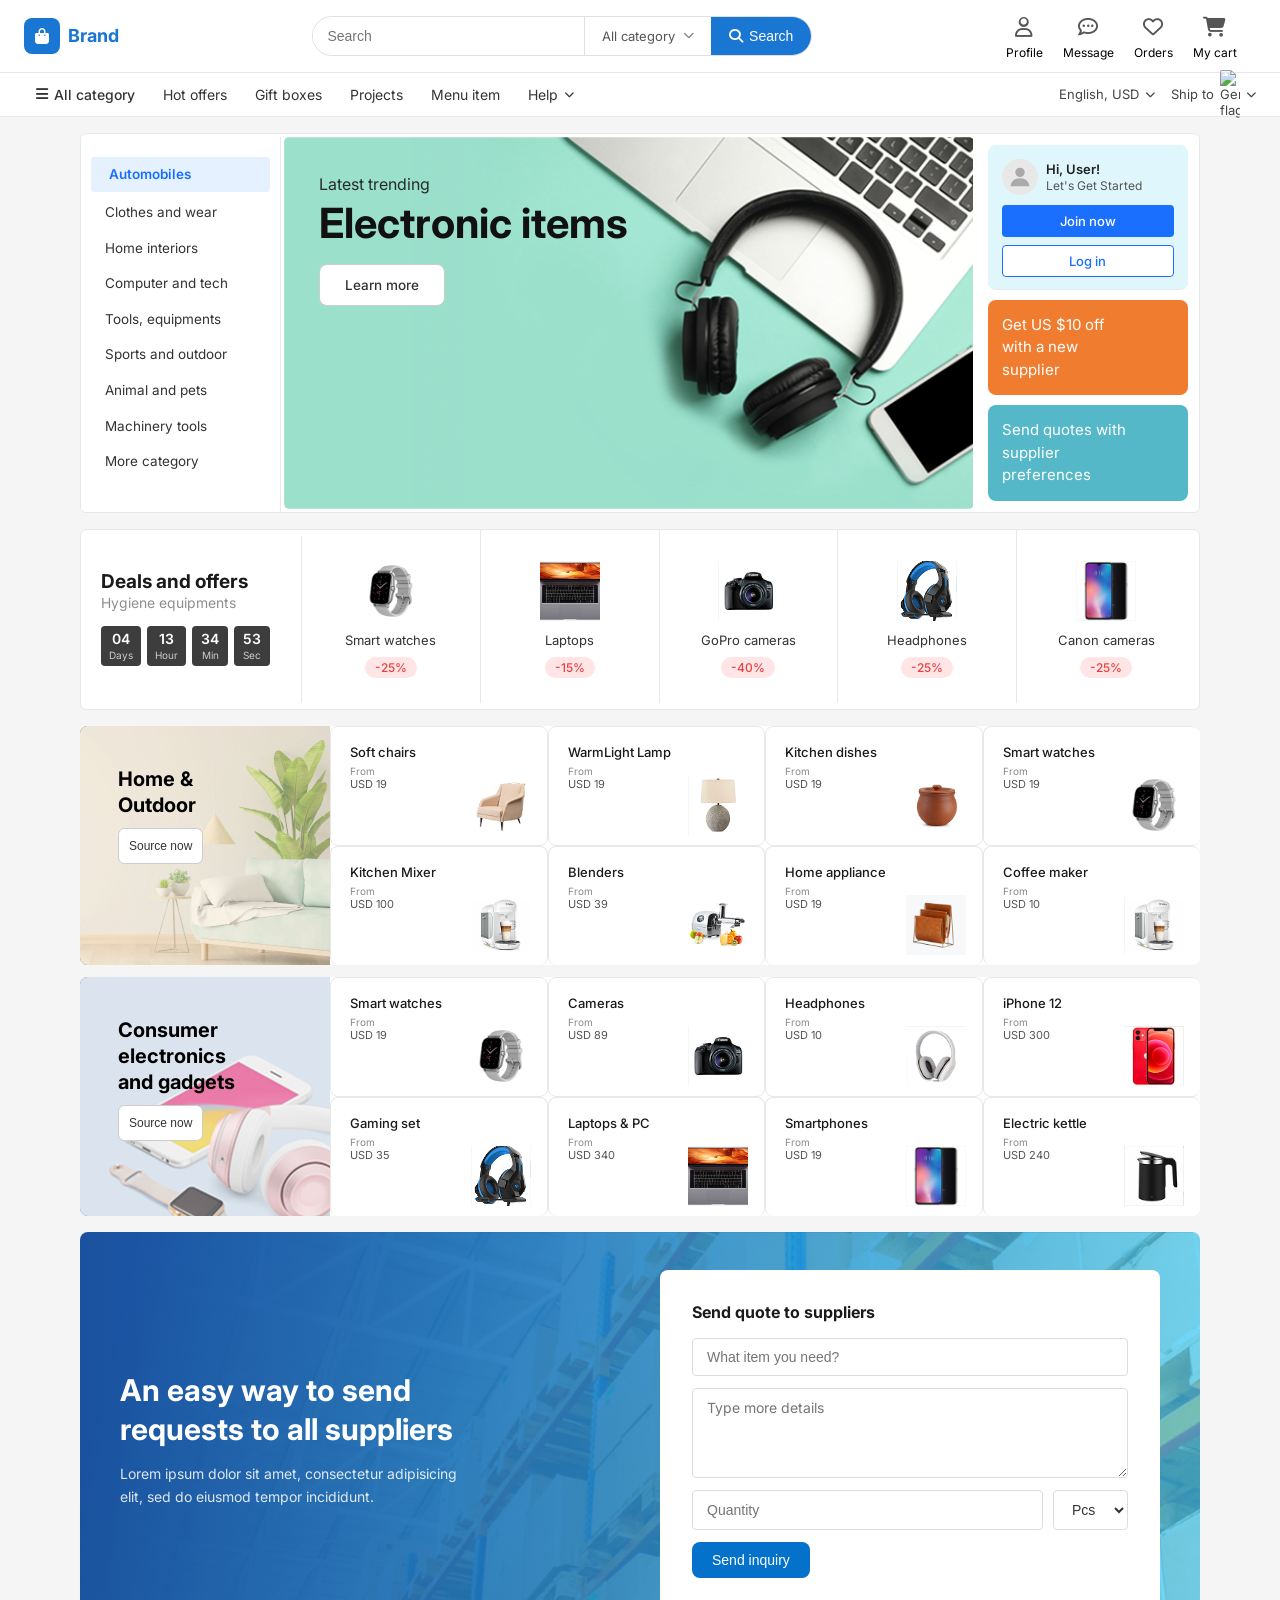
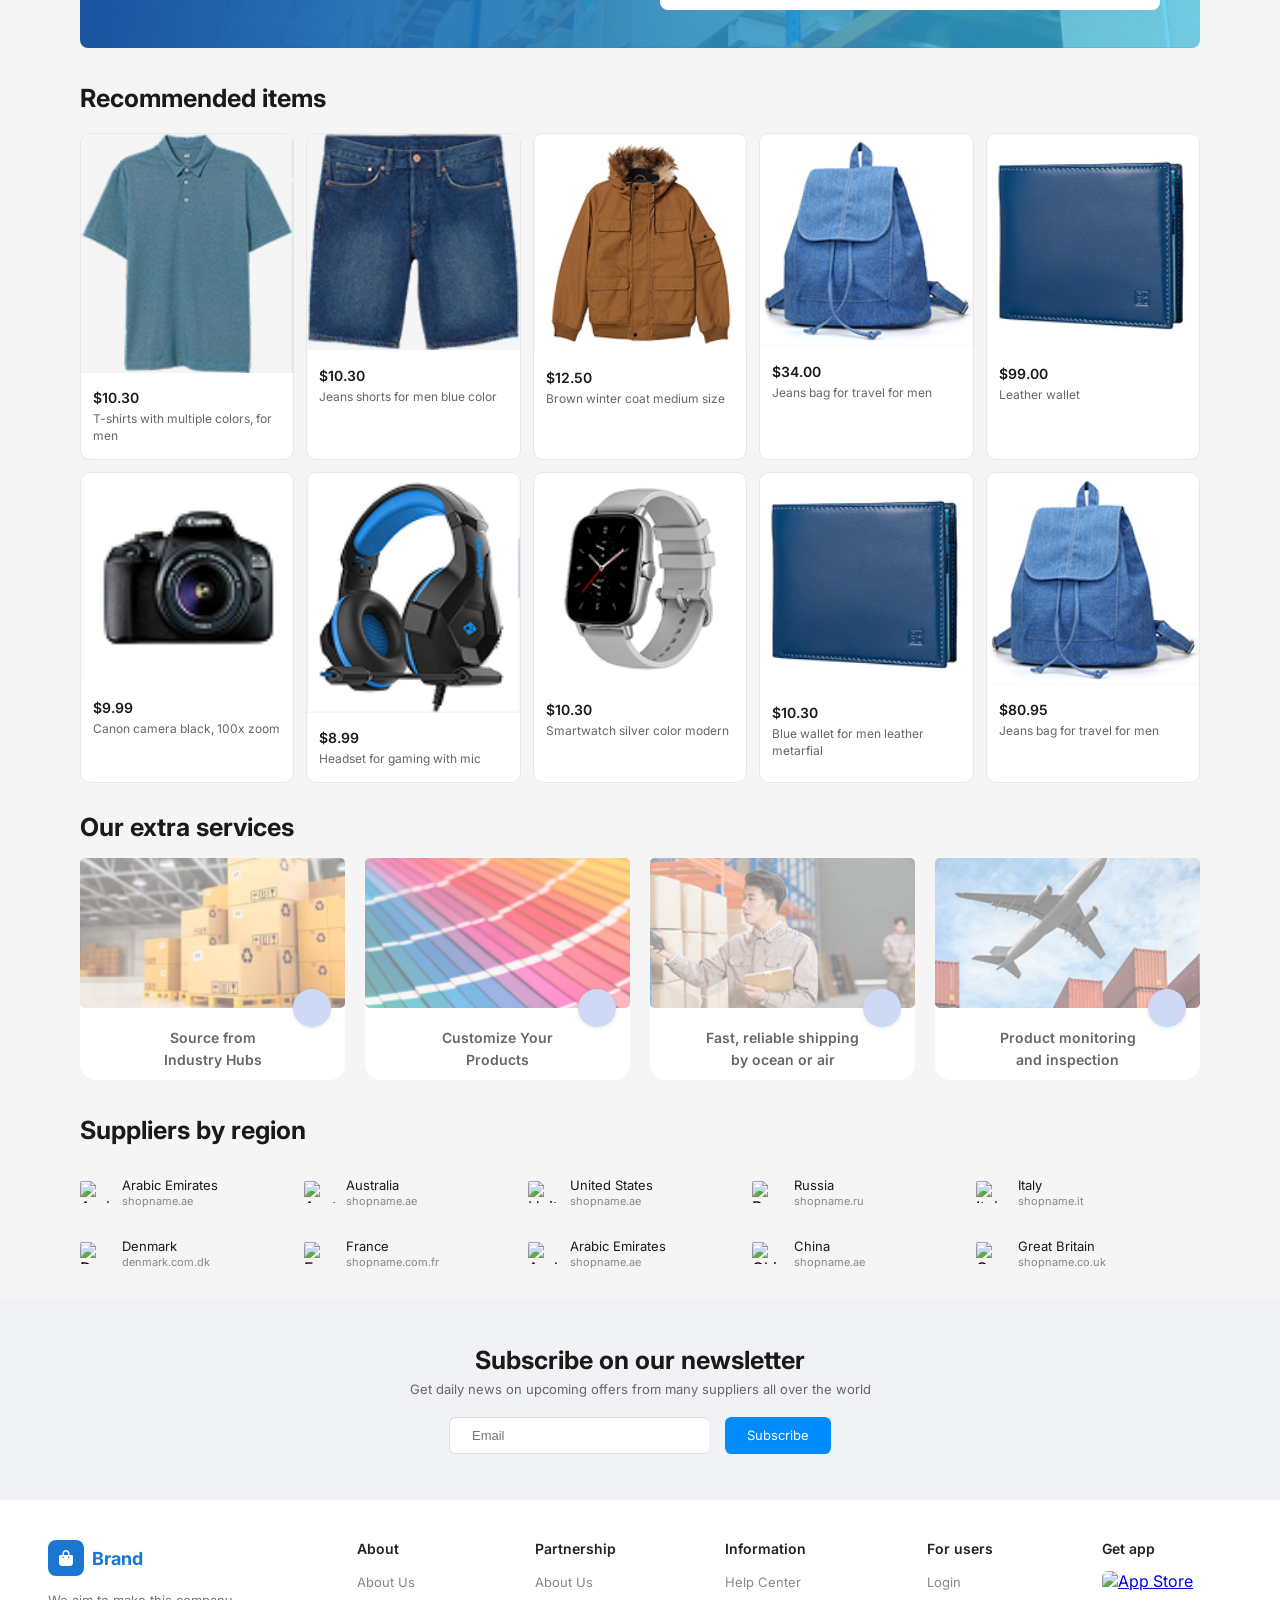
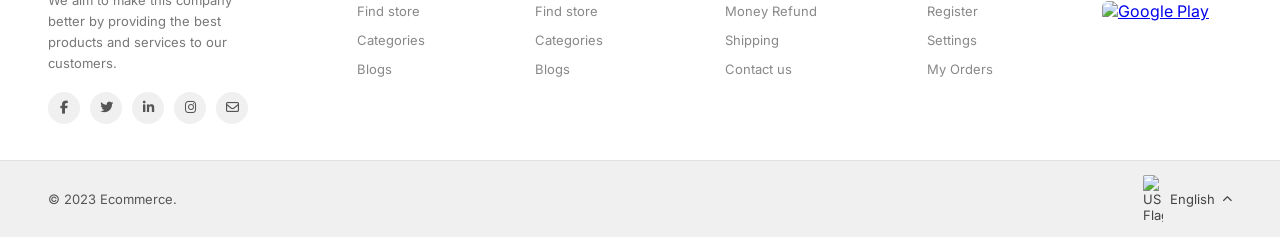
==== index.html @ baea0623 "changed name from "main.html" to "index.html"" ====
<!DOCTYPE html>
<html lang="en">
<head>
    <meta charset="UTF-8" />
    <meta name="viewport" content="width=device-width, initial-scale=1.0"/>
    <title>Brand</title>
    <link rel="stylesheet" href="https://cdnjs.cloudflare.com/ajax/libs/font-awesome/6.5.0/css/all.min.css"/>
    <link rel="preconnect" href="https://fonts.googleapis.com" />
    <link rel="preconnect" href="https://fonts.gstatic.com" crossorigin />
    <link href="https://fonts.googleapis.com/css2?family=Inter:ital,opsz,wght@0,14..32,100..900;1,14..32,100..900&family=Manrope:wght@200..800&family=Outfit:wght@100..900&family=Playfair:ital,opsz,wght@0,5..1200,300..900;1,5..1200,300..900&display=swap" rel="stylesheet"/>
    <link rel="stylesheet" href="style.css" />
    <script src="https://unpkg.com/lucide@latest"></script>
</head>
<body>

  <!-- ── TOP NAVBAR CODE ── -->
  <nav class="navbar-top">
    <div class="nav-left">
      <div class="brand">
        <div class="brand-icon">
          <i class="fa-solid fa-bag-shopping"></i>
        </div>
        <span class="brand-name">Brand</span>
      </div>
    </div>

    <div class="nav-center">
      <div class="search-bar">
        <input type="text" placeholder="Search" />
        <div class="category-select">
          <span id="selected-category">All category</span>
          <i class="fa-solid fa-chevron-down"></i>
          <div class="category-dropdown-menu">
            <a href="#" data-category="All category">All category</a>
            <a href="#" data-category="Automobiles">Automobiles</a>
            <a href="#" data-category="Clothes and wear">Clothes and wear</a>
            <a href="#" data-category="Home interiors">Home interiors</a>
            <a href="#" data-category="Computer and tech">Computer and tech</a>
            <a href="#" data-category="Tools, equipments">Tools, equipments</a>
            <a href="#" data-category="Sports and outdoor">Sports and outdoor</a>
            <a href="#" data-category="Animal and pets">Animal and pets</a>
            <a href="#" data-category="Machinery tools">Machinery tools</a>
            <a href="#" data-category="More category">More category</a>
          </div>
        </div>
        <button class="search-btn">
          <i class="fa-solid fa-magnifying-glass"></i> Search
        </button>
      </div>
    </div>

    <div class="nav-right">
      <div class="nav-icon">
        <i class="fa-regular fa-user"></i>
        <span>Profile</span>
      </div>
      <div class="nav-icon">
        <i class="fa-regular fa-comment-dots"></i>
        <span>Message</span>
      </div>
      <div class="nav-icon">
        <i class="fa-regular fa-heart"></i>
        <span>Orders</span>
      </div>
      <div class="nav-icon">
        <i class="fa-solid fa-cart-shopping"></i>
        <span>My cart</span>
      </div>
    </div>
  </nav>

  <!-- ── BOTTOM NAVBAR CODE ── -->
  <nav class="navbar-bottom">
    <div class="nav-bottom-left">
      <a href="#" class="nav-link all-cat">
        <i class="fa-solid fa-bars"></i> All category
      </a>
      <a href="#" class="nav-link">Hot offers</a>
      <a href="#" class="nav-link">Gift boxes</a>
      <a href="#" class="nav-link">Projects</a>
      <a href="#" class="nav-link">Menu item</a>
      <div class="dropdown">
        <a href="#" class="nav-link dropdown-toggle">
          Help <i class="fa-solid fa-chevron-down small-icon"></i>
        </a>
        <div class="dropdown-menu">
          <a href="#">FAQ</a>
          <a href="#">Contact Us</a>
          <a href="#">Support</a>
        </div>
      </div>
    </div>

    <div class="nav-bottom-right">
      <div class="lang-select">
        <span>English, USD</span>
        <i class="fa-solid fa-chevron-down small-icon"></i>
      </div>
      <div class="ship-select">
        <span>Ship to</span>
        <img src="https://flagcdn.com/w20/de.png" alt="Germany flag" />
        <i class="fa-solid fa-chevron-down small-icon"></i>
      </div>
    </div>
  </nav>
  <!-- ── MAIN SECTION CODE ── -->
  <section class="hero-section">
 
    <!-- Left: Category Sidebar -->
    <aside class="category-sidebar">
      <ul class="category-list">
        <li class="category-item active">Automobiles</li>
        <li class="category-item">Clothes and wear</li>
        <li class="category-item">Home interiors</li>
        <li class="category-item">Computer and tech</li>
        <li class="category-item">Tools, equipments</li>
        <li class="category-item">Sports and outdoor</li>
        <li class="category-item">Animal and pets</li>
        <li class="category-item">Machinery tools</li>
        <li class="category-item">More category</li>
      </ul>
    </aside>
 
    <!-- Center: Banner -->
    <div class="banner">
      <div class="banner-text">
        <p class="banner-subtitle">Latest trending</p>
        <h1 class="banner-title">Electronic items</h1>
        <button class="btn-learn-more">Learn more</button>
      </div>
      <img src="assets/Image/backgrounds/banner-board-image.png" alt="Electronic items" class="banner-image" />
    </div>
 
    <!-- Right: Auth + Promo Cards -->
    <aside class="right-panel">
      <div class="auth-card">
        <div class="auth-user">
          <div class="avatar">
            <svg width="28" height="28" viewBox="0 0 24 24" fill="none" xmlns="http://www.w3.org/2000/svg">
              <circle cx="12" cy="8" r="4" fill="#aaa"/>
              <path d="M4 20c0-4 3.58-7 8-7s8 3 8 7" fill="#aaa"/>
            </svg>
          </div>
          <div class="auth-text">
            <span class="auth-hi">Hi, User!</span>
            <span class="auth-sub">Let's Get Started</span>
          </div>
        </div>
        <button class="btn-join">Join now</button>
        <button class="btn-login">Log in</button>
      </div>
 
      <div class="promo-card orange">
        <p>Get US $10 off<br/>with a new<br/>supplier</p>
      </div>
 
      <div class="promo-card teal">
        <p>Send quotes with<br/>supplier<br/>preferences</p>
      </div>
    </aside>
 
  </section>

  <section class="deals-section">
 
    <!-- Left: Title + Countdown -->
    <div class="deals-info">
      <h2 class="deals-title">Deals and offers</h2>
      <p class="deals-subtitle">Hygiene equipments</p>
      <div class="countdown" id="countdown">
        <div class="countdown-block">
          <span class="count-num" id="days">04</span>
          <span class="count-label">Days</span>
        </div>
        <div class="countdown-block">
          <span class="count-num" id="hours">13</span>
          <span class="count-label">Hour</span>
        </div>
        <div class="countdown-block">
          <span class="count-num" id="minutes">34</span>
          <span class="count-label">Min</span>
        </div>
        <div class="countdown-block">
          <span class="count-num" id="seconds">56</span>
          <span class="count-label">Sec</span>
        </div>
      </div>
    </div>
 
    <!-- Divider -->
    <div class="deals-divider"></div>
 
    <!-- Right: Product Cards -->
    <div class="deals-cards">
 
      <div class="deal-card">
        <div class="card-img-wrap">
          <img src="assets/Image/tech/8.png" alt="Smart watches" />
        </div>
        <p class="card-name">Smart watches</p>
        <span class="card-discount">-25%</span>
      </div>
 
      <div class="deal-card">
        <div class="card-img-wrap">
          <img src="assets/Image/tech/image 34.png" alt="Laptops" />
        </div>
        <p class="card-name">Laptops</p>
        <span class="card-discount">-15%</span>
      </div>
 
      <div class="deal-card">
        <div class="card-img-wrap">
          <img src="assets/Image/tech/6.png" alt="GoPro cameras" />
        </div>
        <p class="card-name">GoPro cameras</p>
        <span class="card-discount">-40%</span>
      </div>
 
      <div class="deal-card">
        <div class="card-img-wrap">
          <img src="assets/Image/tech/image 29.png" alt="Headphones" />
        </div>
        <p class="card-name">Headphones</p>
        <span class="card-discount">-25%</span>
      </div>
 
      <div class="deal-card">
        <div class="card-img-wrap">
          <img src="assets/Image/tech/image 23.png" alt="Canon cameras" />
        </div>
        <p class="card-name">Canon cameras</p>
        <span class="card-discount">-25%</span>
      </div>
 
    </div>
 
  </section>
 
  <!-- ===== HOME AND OUTDOOR ===== -->
  <div class="section-wrapper">
 
    <div class="section-banner home">
      <div class="banner-img-placeholder"><img src="assets/Image/backgrounds/Group 969.png" alt="Home and outdoor" /></div>
      <div class="banner-text">
        <h2>Home & Outdoor</h2>
        <button class="source-btn">Source now</button>
      </div>
    </div>
 
    <div class="product-grid">
 
      <div class="product-card">
        <div class="card-top">
          <div class="card-info">
            <h4>Soft chairs</h4>
            <div class="price"><span>From</span> USD 19</div>
          </div>
          <div class="card-img-wrap">
            <img src="assets/Image/interior/1.png" alt="Soft chairs"/>
          </div>
        </div>
      </div>
 
      <div class="product-card">
        <div class="card-top">
          <div class="card-info">
            <h4>WarmLight Lamp</h4>
            <div class="price"><span>From</span> USD 19</div>
          </div>
          <div class="card-img-wrap"><img src="assets/Image/interior/6.png"/></div>
        </div>
      </div>
 
      <div class="product-card">
        <div class="card-top">
          <div class="card-info">
            <h4>Kitchen dishes</h4>
            <div class="price"><span>From</span> USD 19</div>
          </div>
          <div class="card-img-wrap"><img src="assets/Image/interior/3.png"/></div>
        </div>
      </div>
 
      <div class="product-card">
        <div class="card-top">
          <div class="card-info">
            <h4>Smart watches</h4>
            <div class="price"><span>From</span> USD 19</div>
          </div>
          <div class="card-img-wrap"><img src="assets/Image/tech/8.png" alt="Smart watches"/></div>
        </div>
      </div>
 
      <div class="product-card">
        <div class="card-top">
          <div class="card-info">
            <h4>Kitchen Mixer</h4>
            <div class="price"><span>From</span> USD 100</div>
          </div>
          <div class="card-img-wrap"><img src="assets/Image/interior/8.png"/></div>
        </div>
      </div>
 
      <div class="product-card">
        <div class="card-top">
          <div class="card-info">
            <h4>Blenders</h4>
            <div class="price"><span>From</span> USD 39</div>
          </div>
          <div class="card-img-wrap"><img src="assets/Image/interior/9.png"/></div>
        </div>
      </div>
 
      <div class="product-card">
        <div class="card-top">
          <div class="card-info">
            <h4>Home appliance</h4>
            <div class="price"><span>From</span> USD 19</div>
          </div>
          <div class="card-img-wrap"><img src="assets/Image/interior/7.png"/></div>
        </div>
      </div>
 
      <div class="product-card">
        <div class="card-top">
          <div class="card-info">
            <h4>Coffee maker</h4>
            <div class="price"><span>From</span> USD 10</div>
          </div>
          <div class="card-img-wrap"><img src="assets/Image/interior/8.png"/></div>
        </div>
      </div>
 
    </div>
  </div>
 
  <!-- ===== CONSUMER ELECTRONICS ===== -->
  <div class="section-wrapper">
 
    <div class="section-banner electronics">
      <div class="banner-img-placeholder"><img src="assets/Image/backgrounds/image 98.png" alt="Banner image"></div>
 
      <div class="banner-text">
        <h2>Consumer electronics and gadgets</h2>
        <button class="source-btn">Source now</button>
      </div>
    </div>
 
    <div class="product-grid">
 
      <div class="product-card">
        <div class="card-top">
          <div class="card-info">
            <h4>Smart watches</h4>
            <div class="price"><span>From</span> USD 19</div>
          </div>
          <div class="card-img-wrap">
            <img src="assets/Image/tech/8.png" alt="Smart watches"/>
          </div>
        </div>
      </div>
 
      <div class="product-card">
        <div class="card-top">
          <div class="card-info">
            <h4>Cameras</h4>
            <div class="price"><span>From</span> USD 89</div>
          </div>
          <div class="card-img-wrap">
            <img src="assets/Image/tech/6.png" alt="Cameras"/>
          </div>
        </div>
      </div>
 
      <div class="product-card">
        <div class="card-top">
          <div class="card-info">
            <h4>Headphones</h4>
            <div class="price"><span>From</span> USD 10</div>
          </div>
          <div class="card-img-wrap">
            <img src="assets/Image/tech/image 86.png" alt="Headphones"/>
          </div>
        </div>
      </div>
 
      <div class="product-card">
        <div class="card-top">
          <div class="card-info">
            <h4>iPhone 12</h4>
            <div class="price"><span>From</span> USD 300</div>
          </div>
          <div class="card-img-wrap">
            <img src="assets/Image/tech/image 33.png" alt="">
          </div>
        </div>
      </div>
 
      <div class="product-card">
        <div class="card-top">
          <div class="card-info">
            <h4>Gaming set</h4>
            <div class="price"><span>From</span> USD 35</div>
          </div>
          <div class="card-img-wrap">
            <img src="assets/Image/tech/image 29.png" alt="">
          </div>
        </div>
      </div>
 
      <div class="product-card">
        <div class="card-top">
          <div class="card-info">
            <h4>Laptops &amp; PC</h4>
            <div class="price"><span>From</span> USD 340</div>
          </div>
          <div class="card-img-wrap">
            <img src="assets/Image/tech/image 34.png" alt="Laptops & PC"/>
          </div>
        </div>
      </div>
 
      <div class="product-card">
        <div class="card-top">
          <div class="card-info">
            <h4>Smartphones</h4>
            <div class="price"><span>From</span> USD 19</div>
          </div>
          <div class="card-img-wrap">
            <img src="assets/Image/tech/image 23.png" alt="">
          </div>
        </div>
      </div>
 
      <div class="product-card">
        <div class="card-top">
          <div class="card-info">
            <h4>Electric kettle</h4>
            <div class="price"><span>From</span> USD 240</div>
          </div>
          <div class="card-img-wrap">
            <img src="assets/Image/tech/image 85.png" alt="">
          </div>
        </div>
      </div>
 
    </div>
  </div>
 
  <section class="quote-section">
  <div class="quote-left">
    <h2>An easy way to send requests to all suppliers</h2>
    <p>Lorem ipsum dolor sit amet, consectetur adipisicing elit, sed do eiusmod tempor incididunt.</p>
  </div>

  <div class="quote-card">
    <h3>Send quote to suppliers</h3>
    <input type="text" class="quote-input" placeholder="What item you need?" />
    <textarea class="quote-textarea" placeholder="Type more details"></textarea>
    <div class="quote-row">
      <input type="number" class="quote-input quantity" placeholder="Quantity" />
      <select class="quote-select">
        <option>Pcs</option>
        <option>Kg</option>
        <option>Box</option>
      </select>
    </div>
    <button class="quote-btn">Send inquiry</button>
  </div>
</section>

<section class="recommended-section">
  <h2 class="recommended-title">Recommended items</h2>

  <div class="recommended-grid">

    <div class="item-card">
      <div class="item-img">
        <img src="assets/Layout/alibaba/Image/cloth/Bitmap.png" alt="">
      </div>
      <div class="item-info">
        <p class="item-price">$10.30</p>
        <p class="item-name">T-shirts with multiple colors, for men</p>
      </div>
    </div>

    <div class="item-card">
      <div class="item-img">
        <img src="assets/Layout/alibaba/Image/cloth/Bitmap (2).png" alt="">
      </div>
      <div class="item-info">
        <p class="item-price">$10.30</p>
        <p class="item-name">Jeans shorts for men blue color</p>
      </div>
    </div>

    <div class="item-card">
      <div class="item-img"><img src="assets/Layout/alibaba/Image/cloth/2 1.png" alt=""></div>
      <div class="item-info">
        <p class="item-price">$12.50</p>
        <p class="item-name">Brown winter coat medium size</p>
      </div>
    </div>

    <div class="item-card">
      <div class="item-img">
        <img src="assets/Layout/alibaba/Image/cloth/image 26.png" alt="">
      </div>
      <div class="item-info">
        <p class="item-price">$34.00</p>
        <p class="item-name">Jeans bag for travel for men</p>
      </div>
    </div>

    <div class="item-card">
      <div class="item-img">
        <img src="assets/Layout/alibaba/Image/cloth/image 24.png" alt="">
      </div>
      <div class="item-info">
        <p class="item-price">$99.00</p>
        <p class="item-name">Leather wallet</p>
      </div>
    </div>

    <div class="item-card">
      <div class="item-img">
        <img src="assets/Image/tech/6.png" alt="">
      </div>
      <div class="item-info">
        <p class="item-price">$9.99</p>
        <p class="item-name">Canon camera black, 100x zoom</p>
      </div>
    </div>

    <div class="item-card">
      <div class="item-img">
        <img src="assets/Image/tech/image 29.png" alt="">
      </div>
      <div class="item-info">
        <p class="item-price">$8.99</p>
        <p class="item-name">Headset for gaming with mic</p>
      </div>
    </div>

    <div class="item-card">
      <div class="item-img">
        <img src="assets/Image/tech/8.png" alt="">
      </div>
      <div class="item-info">
        <p class="item-price">$10.30</p>
        <p class="item-name">Smartwatch silver color modern</p>
      </div>
    </div>

    <div class="item-card">
      <div class="item-img">
        <img src="assets/Layout/alibaba/Image/cloth/image 24.png" alt="">
      </div>
      <div class="item-info">
        <p class="item-price">$10.30</p>
        <p class="item-name">Blue wallet for men leather metarfial</p>
      </div>
    </div>

    <div class="item-card">
      <div class="item-img">
        <img src="assets/Layout/alibaba/Image/cloth/image 26.png" alt="">
      </div>
      <div class="item-info">
        <p class="item-price">$80.95</p>
        <p class="item-name">Jeans bag for travel for men</p>
      </div>
    </div>

  </div>
</section>

<section class="extra-services">
  <h2 class="services-title">Our extra services</h2>

  <div class="services-grid">

    <div class="service-card">
      <div class="service-img-wrap">
        <img src="assets/Image/backgrounds/services04.png" alt="Source from Industry Hubs">
      </div>
      <div class="service-icon">
        <i data-lucide="search"></i>
      </div>
      <p class="service-name">Source from<br>Industry Hubs</p>
    </div>

    <div class="service-card">
      <div class="service-img-wrap">
        <img src="assets/Image/backgrounds/services03.png" alt="Customize Your Products">
      </div>
      <div class="service-icon">
        <i data-lucide="layout"></i>
      </div>
      <p class="service-name">Customize Your<br>Products</p>
    </div>

    <div class="service-card">
      <div class="service-img-wrap">
        <img src="assets/Image/backgrounds/services02.png" alt="Fast reliable shipping">
      </div>
      <div class="service-icon">
        <i data-lucide="send"></i>
      </div>
      <p class="service-name">Fast, reliable shipping<br>by ocean or air</p>
    </div>

    <div class="service-card">
      <div class="service-img-wrap">
        <img src="assets/Image/backgrounds/services01.png" alt="Product monitoring">
      </div>
      <div class="service-icon">
        <i data-lucide="shield-check"></i>
      </div>
      <p class="service-name">Product monitoring<br>and inspection</p>
    </div>

  </div>
</section>

<!-- =============== Code for Supplier Section ===================-->
<section class="suppliers-section">
  <h2 class="suppliers-title">Suppliers by region</h2>
  
  <div class="suppliers-grid">
    
    <div class="supplier-item">
      <img src="https://flagcdn.com/w40/ae.png" alt="Arabic Emirates">
      <div class="supplier-info">
        <p class="supplier-country">Arabic Emirates</p>
        <p class="supplier-url">shopname.ae</p>
      </div>
    </div>
    
    <div class="supplier-item">
      <img src="https://flagcdn.com/w40/au.png" alt="Australia">
      <div class="supplier-info">
        <p class="supplier-country">Australia</p>
        <p class="supplier-url">shopname.ae</p>
      </div>
    </div>

    <div class="supplier-item">
      <img src="https://flagcdn.com/w40/us.png" alt="United States">
      <div class="supplier-info">
        <p class="supplier-country">United States</p>
        <p class="supplier-url">shopname.ae</p>
      </div>
    </div>
    
    <div class="supplier-item">
      <img src="https://flagcdn.com/w40/ru.png" alt="Russia">
      <div class="supplier-info">
        <p class="supplier-country">Russia</p>
        <p class="supplier-url">shopname.ru</p>
      </div>
    </div>

    <div class="supplier-item">
      <img src="https://flagcdn.com/w40/it.png" alt="Italy">
      <div class="supplier-info">
        <p class="supplier-country">Italy</p>
        <p class="supplier-url">shopname.it</p>
      </div>
    </div>

    <div class="supplier-item">
      <img src="https://flagcdn.com/w40/dk.png" alt="Denmark">
      <div class="supplier-info">
        <p class="supplier-country">Denmark</p>
        <p class="supplier-url">denmark.com.dk</p>
      </div>
    </div>
    
    <div class="supplier-item">
      <img src="https://flagcdn.com/w40/fr.png" alt="France">
      <div class="supplier-info">
        <p class="supplier-country">France</p>
        <p class="supplier-url">shopname.com.fr</p>
      </div>
    </div>
    
    <div class="supplier-item">
      <img src="https://flagcdn.com/w40/ae.png" alt="Arabic Emirates">
      <div class="supplier-info">
        <p class="supplier-country">Arabic Emirates</p>
        <p class="supplier-url">shopname.ae</p>
      </div>
    </div>

    <div class="supplier-item">
      <img src="https://flagcdn.com/w40/cn.png" alt="China">
      <div class="supplier-info">
        <p class="supplier-country">China</p>
        <p class="supplier-url">shopname.ae</p>
      </div>
    </div>

    <div class="supplier-item">
      <img src="https://flagcdn.com/w40/gb.png" alt="Great Britain">
      <div class="supplier-info">
        <p class="supplier-country">Great Britain</p>
        <p class="supplier-url">shopname.co.uk</p>
      </div>
    </div>

  </div>
</section>

<!-- =============== Code for Newsletter Section ===================-->
<section class="newsletter-section">
  <h3 class="newsletter-title">Subscribe on our newsletter</h3>
  <p class="newsletter-desc">Get daily news on upcoming offers from many suppliers all over the world</p>
  <div class="newsletter-form">
    <div class="newsletter-input-wrap">
      <i data-lucide="mail"></i>
      <input type="email" placeholder="Email">
    </div>
    <button class="newsletter-btn">Subscribe</button>
  </div>
</section>

<script>lucide.createIcons();</script>
<script>lucide.createIcons();</script>
<!-- ── FOOTER CODE ── -->
  <footer>
    <div class="footer-top-border"></div>

    <div class="footer-main">

      <div class="footer-brand">
        <div class="brand">
          <div class="brand-icon">
            <i class="fa-solid fa-bag-shopping"></i>
          </div>
          <span class="brand-name">Brand</span>
        </div>
        <p class="brand-desc">
          We aim to make this company better by providing the best products and services to our customers.
        </p>
        <div class="social-icons">
          <a href="#"><i class="fa-brands fa-facebook-f"></i></a>
          <a href="#"><i class="fa-brands fa-twitter"></i></a>
          <a href="#"><i class="fa-brands fa-linkedin-in"></i></a>
          <a href="#"><i class="fa-brands fa-instagram"></i></a>
          <a href="#"><i class="fa-regular fa-envelope"></i></a>
        </div>
      </div>

      <div class="footer-col">
        <h4>About</h4>
        <ul>
          <li><a href="#">About Us</a></li>
          <li><a href="#">Find store</a></li>
          <li><a href="#">Categories</a></li>
          <li><a href="#">Blogs</a></li>
        </ul>
      </div>

      <div class="footer-col">
        <h4>Partnership</h4>
        <ul>
          <li><a href="#">About Us</a></li>
          <li><a href="#">Find store</a></li>
          <li><a href="#">Categories</a></li>
          <li><a href="#">Blogs</a></li>
        </ul>
      </div>

      <div class="footer-col">
        <h4>Information</h4>
        <ul>
          <li><a href="#">Help Center</a></li>
          <li><a href="#">Money Refund</a></li>
          <li><a href="#">Shipping</a></li>
          <li><a href="#">Contact us</a></li>
        </ul>
      </div>

      <div class="footer-col">
        <h4>For users</h4>
        <ul>
          <li><a href="#">Login</a></li>
          <li><a href="#">Register</a></li>
          <li><a href="#">Settings</a></li>
          <li><a href="#">My Orders</a></li>
        </ul>
      </div>

      <div class="footer-col get-app">
        <h4>Get app</h4>
        <a href="#" class="app-btn">
          <img src="https://upload.wikimedia.org/wikipedia/commons/3/3c/Download_on_the_App_Store_Badge.svg" alt="App Store" />
        </a>
        <a href="#" class="app-btn">
          <img src="https://upload.wikimedia.org/wikipedia/commons/7/78/Google_Play_Store_badge_EN.svg" alt="Google Play" />
        </a>
      </div>

    </div>

    <div class="footer-bottom">
      <span>© 2023 Ecommerce.</span>
      <div class="lang-selector" id="langSelector">
        <img src="https://flagcdn.com/w20/us.png" alt="US Flag" />
        <span>English</span>
        <i class="fa-solid fa-chevron-up small-icon"></i>
        <div class="lang-dropdown" id="langDropdown">
          <a href="#"><img src="https://flagcdn.com/w20/de.png" alt="DE" /> German</a>
          <a href="#"><img src="https://flagcdn.com/w20/fr.png" alt="FR" /> French</a>
          <a href="#"><img src="https://flagcdn.com/w20/pk.png" alt="PK" /> Urdu</a>
        </div>
      </div>
    </div>
  </footer>
  <script src="script.js"></script>
</body>
</html>
---- style.css ----
* {
  margin: 0;
  padding: 0;
  box-sizing: border-box;
}

body {
  font-family: "Inter", sans-serif;
  background: #f5f5f5;
  display: flex;
  flex-direction: column;
  min-height: 100vh;
}

/* ── TOP NAVBAR ── */
.navbar-top {
  display: flex;
  align-items: center;
  justify-content: space-between;
  padding: 12px 24px;
  background: #ffffff;
  border-bottom: 1px solid #e8e8e8;
  gap: 16px;
}

.brand {
  display: flex;
  align-items: center;
  gap: 8px;
  text-decoration: none;
  cursor: pointer;
}

.brand-icon {
  background: #1976d2;
  color: #fff;
  width: 36px;
  height: 36px;
  border-radius: 8px;
  display: flex;
  align-items: center;
  justify-content: center;
  font-size: 16px;
}

.brand-name {
  font-size: 18px;
  font-weight: 700;
  color: #1976d2;
}

.search-bar {
  display: flex;
  align-items: center;
  border: 1.5px solid #e0e0e0;
  border-radius: 2rem;
  overflow: hidden;
  width: 500px;
  height: 40px;
}

.search-bar input {
  flex: 1;
  border: none;
  outline: none;
  padding: 0 14px;
  font-size: 14px;
  color: #333;
  background: #fff;
}

.category-select {
  display: flex;
  align-items: center;
  gap: 8px;
  padding: 0 17px;
  border-left: 1px solid #e0e0e0;
  font-size: 13px;
  color: #555;
  cursor: pointer;
  white-space: nowrap;
  height: 100%;
  background: #fff;
}

.category-select {
  position: relative;
}

.category-select i {
  font-size: 11px;
  color: #888;
  transition: transform 0.2s;
}

.category-select.open i {
  transform: rotate(180deg);
}

.category-dropdown-menu {
  display: none;
  position: absolute;
  top: 100%;
  left: 0;
  background: #fff;
  border: 1px solid #e0e0e0;
  border-radius: 6px;
  min-width: 200px;
  box-shadow: 0 4px 12px rgba(0, 0, 0, 0.15);
  z-index: 1000;
  padding: 8px 0;
  margin-top: 4px;
}

.category-dropdown-menu a {
  display: block;
  padding: 10px 16px;
  font-size: 13px;
  color: #333;
  text-decoration: none;
  transition: background 0.15s;
  white-space: nowrap;
}

.category-dropdown-menu a:hover {
  background: #f0f4ff;
  color: #1976d2;
}

.category-select.open .category-dropdown-menu {
  display: block;
}

.search-btn {
  background: #1976d2;
  color: #fff;
  border: none;
  padding: 0 18px;
  height: 100%;
  font-size: 14px;
  font-weight: 500;
  cursor: pointer;
  display: flex;
  align-items: center;
  gap: 6px;
  transition: background 0.2s;
}

.search-btn:hover {
  background: #1565c0;
}

.nav-right {
  display: flex;
  align-items: center;
  gap: 20px;
  margin-right: 1.2rem;
  padding-top: 0.3rem;
}

.nav-icon {
  display: flex;
  flex-direction: column;
  align-items: center;
  gap: 0.5rem;
  cursor: pointer;
  color: #555;
  font-size: 20px;
  transition: color 0.2s;
}

.nav-icon span {
  font-size: 12px;
  color: #000;
  font-weight: 400;
}

.nav-icon:hover {
  color: #ffd501;
}

/* ── BOTTOM NAVBAR ── */
.navbar-bottom {
  display: flex;
  align-items: center;
  justify-content: space-between;
  padding: 0 24px;
  background: #ffffff;
  border-bottom: 1px solid #e8e8e8;
  height: 44px;
}

.nav-bottom-left {
  display: flex;
  align-items: center;
  gap: 4px;
  height: 100%;
}

.nav-link {
  text-decoration: none;
  color: #333;
  font-size: 14px;
  padding: 0 12px;
  height: 100%;
  display: flex;
  align-items: center;
  gap: 6px;
  white-space: nowrap;
  transition: color 0.2s;
}

.nav-link:hover {
  color: #1976d2;
}

.all-cat {
  font-weight: 500;
}

.small-icon {
  font-size: 10px;
}

.dropdown {
  position: relative;
  height: 100%;
  display: flex;
  align-items: center;
}

.dropdown-menu {
  display: none;
  position: absolute;
  top: 100%;
  left: 0;
  background: #fff;
  border: 1px solid #e0e0e0;
  border-radius: 6px;
  min-width: 140px;
  box-shadow: 0 4px 12px rgba(0, 0, 0, 0.1);
  z-index: 100;
  padding: 6px 0;
}

.dropdown-menu a {
  display: block;
  padding: 9px 16px;
  font-size: 14px;
  color: #333;
  text-decoration: none;
  transition: background 0.15s;
}

.dropdown-menu a:hover {
  background: #f0f4ff;
  color: #1976d2;
}

.dropdown.open .dropdown-menu {
  display: block;
}

.nav-bottom-right {
  display: flex;
  align-items: center;
  gap: 16px;
}

.lang-select,
.ship-select {
  display: flex;
  align-items: center;
  gap: 6px;
  font-size: 13px;
  color: #444;
  cursor: pointer;
}

.ship-select img {
  width: 20px;
  height: auto;
  border-radius: 2px;
}

/* ── PAGE BODY ── */
.page-content {
  flex: 1;
  display: flex;
  align-items: center;
  justify-content: center;
  color: #aaa;
  font-size: 15px;
  letter-spacing: 0.5px;
}

footer {
  background: #ffffff;
}

.footer-main {
  display: flex;
  align-items: flex-start;
  justify-content: space-between;
  gap: 32px;
  padding: 40px 48px 36px;
  flex-wrap: wrap;
}

.footer-brand {
  max-width: 200px;
}

.footer-brand .brand {
  margin-bottom: 14px;
}

.brand-desc {
  font-size: 13px;
  color: #777;
  line-height: 1.6;
  margin-bottom: 18px;
}

.social-icons {
  display: flex;
  gap: 10px;
}

.social-icons a {
  width: 32px;
  height: 32px;
  border-radius: 50%;
  background: #f0f0f0;
  color: #555;
  display: flex;
  align-items: center;
  justify-content: center;
  font-size: 13px;
  text-decoration: none;
  transition:
    background 0.2s,
    color 0.2s;
}

.social-icons a:hover {
  background: #1976d2;
  color: #fff;
}

.footer-col h4 {
  font-size: 14px;
  font-weight: 600;
  color: #222;
  margin-bottom: 14px;
}

.footer-col ul {
  list-style: none;
  display: flex;
  flex-direction: column;
  gap: 9px;
}

.footer-col ul li a {
  text-decoration: none;
  font-size: 13px;
  color: #888;
  transition: color 0.2s;
}

.footer-col ul li a:hover {
  color: #1976d2;
}

.get-app {
  display: flex;
  flex-direction: column;
  gap: 10px;
}

.get-app h4 {
  margin-bottom: 4px;
}

.app-btn img {
  width: 130px;
  display: block;
  border-radius: 6px;
  transition: opacity 0.2s;
}

.app-btn img:hover {
  opacity: 0.85;
}

.footer-bottom {
  display: flex;
  align-items: center;
  justify-content: space-between;
  padding: 14px 48px;
  background: #f0f0f0;
  border-top: 1px solid #e0e0e0;
  font-size: 13px;
  color: #555;
}

.lang-selector {
  position: relative;
  display: flex;
  align-items: center;
  gap: 7px;
  cursor: pointer;
  font-size: 13px;
  color: #444;
  user-select: none;
}

.lang-selector img {
  width: 20px;
  border-radius: 2px;
}

.lang-selector .small-icon {
  transition: transform 0.2s;
}

.lang-selector.open .small-icon {
  transform: rotate(180deg);
}

.lang-dropdown {
  display: none;
  position: absolute;
  bottom: calc(100% + 8px);
  right: 0;
  background: #fff;
  border: 1px solid #e0e0e0;
  border-radius: 6px;
  min-width: 140px;
  box-shadow: 0 -4px 12px rgba(0, 0, 0, 0.1);
  padding: 6px 0;
  z-index: 100;
}

.lang-dropdown a {
  display: flex;
  align-items: center;
  gap: 8px;
  padding: 9px 14px;
  font-size: 13px;
  color: #333;
  text-decoration: none;
  transition: background 0.15s;
}

.lang-dropdown a img {
  width: 18px;
}

.lang-dropdown a:hover {
  background: #f0f4ff;
  color: #1976d2;
}

.lang-selector.open .lang-dropdown {
  display: block;
}

/* ═══════════════════════════════════════════════════════════════════════ */
/* MAIN PAGE CONTENT STYLES - Hero, Products, Services, etc. */
/* ═══════════════════════════════════════════════════════════════════════ */

/* ── SECTION 1: PAGE CONTENT WRAPPER ── */
.page-content {
  flex: 1;
  background: #f5f5f5;
  padding: 0;
}

/* ── SECTION 2: HERO BANNER ── */
.hero-banner {
  background: linear-gradient(135deg, #1976d2 0%, #1565c0 100%);
  padding: 48px 24px;
  margin: 24px;
  border-radius: 12px;
  overflow: hidden;
}

.hero-content {
  display: flex;
  align-items: center;
  justify-content: space-between;
  gap: 40px;
  max-width: 1200px;
  margin: 0 auto;
}

.hero-text {
  flex: 1;
  color: #fff;
}

.hero-title {
  font-size: 42px;
  font-weight: 700;
  margin-bottom: 12px;
  line-height: 1.2;
}

.hero-title span {
  display: block;
  font-size: 48px;
  color: #ffd501;
}

.hero-subtitle {
  font-size: 16px;
  color: rgba(255, 255, 255, 0.9);
  margin-bottom: 24px;
  line-height: 1.6;
}

.hero-btn {
  background: #ffd501;
  color: #1976d2;
  border: none;
  padding: 14px 32px;
  font-size: 16px;
  font-weight: 600;
  border-radius: 6px;
  cursor: pointer;
  transition: all 0.3s ease;
}

.hero-btn:hover {
  background: #ffdb4d;
  transform: translateY(-2px);
  box-shadow: 0 8px 16px rgba(0, 0, 0, 0.15);
}

.hero-image {
  flex: 1;
  display: flex;
  justify-content: center;
  align-items: center;
}

.hero-image img {
  width: 100%;
  max-width: 400px;
  height: auto;
  object-fit: contain;
}

/* ── SECTION 3: CATEGORY GRID ── */
.category-grid {
  padding: 48px 24px;
  background: #fff;
  margin: 24px;
  border-radius: 12px;
}

.category-grid-title {
  text-align: center;
  margin-bottom: 40px;
}

.category-grid-title h2 {
  font-size: 32px;
  font-weight: 700;
  color: #222;
  margin-bottom: 8px;
}

.category-grid-title p {
  font-size: 14px;
  color: #888;
}

.categories-container {
  display: grid;
  grid-template-columns: repeat(auto-fit, minmax(150px, 1fr));
  gap: 24px;
  max-width: 1200px;
  margin: 0 auto;
}

.category-card {
  background: #f9f9f9;
  padding: 32px 16px;
  border-radius: 8px;
  text-align: center;
  cursor: pointer;
  transition: all 0.3s ease;
  border: 2px solid transparent;
}

.category-card:hover {
  transform: translateY(-4px);
  border-color: #1976d2;
  box-shadow: 0 8px 24px rgba(25, 118, 210, 0.15);
}

.category-icon {
  font-size: 48px;
  color: #1976d2;
  margin-bottom: 16px;
}

.category-card h3 {
  font-size: 16px;
  font-weight: 600;
  color: #222;
  margin-bottom: 6px;
}

.category-card p {
  font-size: 12px;
  color: #888;
}

/* ── SECTION 4: PRODUCTS SECTION ── */
.products-section {
  padding: 40px 24px;
  background: #fff;
  margin: 24px;
  border-radius: 12px;
}

.section-header {
  display: flex;
  justify-content: space-between;
  align-items: center;
  margin-bottom: 32px;
}

.section-header h2 {
  font-size: 28px;
  font-weight: 700;
  color: #222;
}

.view-all-link {
  color: #1976d2;
  text-decoration: none;
  font-weight: 600;
  font-size: 14px;
  transition: color 0.2s;
}

.view-all-link:hover {
  color: #1565c0;
}

/* ── PRODUCTS GRID ── */
.products-grid {
  display: grid;
  grid-template-columns: repeat(auto-fill, minmax(240px, 1fr));
  gap: 24px;
  max-width: 1400px;
  margin: 0 auto;
}

/* ── PRODUCT CARD ── */
.product-card {
  background: #fff;
  border: 1px solid #e8e8e8;
  border-radius: 8px;
  overflow: hidden;
  transition: all 0.3s ease;
  cursor: pointer;
}

.product-card:hover {
  box-shadow: 0 8px 24px rgba(0, 0, 0, 0.1);
  transform: translateY(-4px);
  border-color: #1976d2;
}

.product-image {
  position: relative;
  width: 100%;
  height: 200px;
  background: #f5f5f5;
  overflow: hidden;
  display: flex;
  align-items: center;
  justify-content: center;
}

.product-image img {
  width: 100%;
  height: 100%;
  object-fit: cover;
  transition: transform 0.3s ease;
}

.product-card:hover .product-image img {
  transform: scale(1.1);
}

.discount-badge {
  position: absolute;
  top: 12px;
  right: 12px;
  background: #e53935;
  color: #fff;
  padding: 6px 12px;
  border-radius: 4px;
  font-weight: 600;
  font-size: 12px;
}

.product-details {
  padding: 16px;
}

.product-name {
  font-size: 14px;
  font-weight: 600;
  color: #222;
  margin-bottom: 8px;
  line-height: 1.4;
  min-height: 32px;
}

.product-rating {
  display: flex;
  align-items: center;
  gap: 4px;
  margin-bottom: 12px;
}

.product-rating i {
  color: #ffc107;
  font-size: 12px;
}

.product-rating span {
  font-size: 12px;
  color: #888;
  margin-left: 4px;
}

.product-price {
  display: flex;
  align-items: center;
  gap: 8px;
  margin-bottom: 12px;
}

.current-price {
  font-size: 18px;
  font-weight: 700;
  color: #1976d2;
}

.original-price {
  font-size: 14px;
  color: #aaa;
  text-decoration: line-through;
}

.add-to-cart-btn {
  width: 100%;
  padding: 10px;
  background: #1976d2;
  color: #fff;
  border: none;
  border-radius: 4px;
  font-weight: 600;
  font-size: 14px;
  cursor: pointer;
  transition: all 0.2s;
}

.add-to-cart-btn:hover {
  background: #1565c0;
}

.add-to-cart-btn:active {
  transform: scale(0.98);
}

/* ── SECTION 5: REQUEST BANNER ── */
.request-banner {
  background: linear-gradient(135deg, #1976d2 0%, #0d47a1 100%);
  padding: 48px 24px;
  margin: 24px;
  border-radius: 12px;
  color: #fff;
}

.banner-content {
  max-width: 1000px;
  margin: 0 auto;
  display: flex;
  align-items: center;
  justify-content: space-between;
  gap: 40px;
}

.banner-text h2 {
  font-size: 36px;
  font-weight: 700;
  margin-bottom: 12px;
  line-height: 1.3;
}

.banner-text p {
  font-size: 16px;
  opacity: 0.9;
}

.request-form {
  display: flex;
  gap: 12px;
  flex: 1;
  min-width: 300px;
}

.request-form input {
  flex: 1;
  padding: 14px 16px;
  border: none;
  border-radius: 6px;
  font-size: 14px;
  outline: none;
}

.submit-btn {
  padding: 14px 28px;
  background: #ffd501;
  color: #1976d2;
  border: none;
  border-radius: 6px;
  font-weight: 600;
  cursor: pointer;
  transition: all 0.2s;
  white-space: nowrap;
}

.submit-btn:hover {
  background: #ffdb4d;
  transform: translateY(-2px);
}

/* ── SECTION 6: SERVICES SECTION ── */
.services-section {
  padding: 48px 24px;
  background: #fff;
  margin: 24px;
  border-radius: 12px;
}

.services-header {
  text-align: center;
  margin-bottom: 40px;
}

.services-header h2 {
  font-size: 32px;
  font-weight: 700;
  color: #222;
  margin-bottom: 8px;
}

.services-header p {
  font-size: 14px;
  color: #888;
}

.services-grid {
  display: grid;
  grid-template-columns: repeat(auto-fit, minmax(240px, 1fr));
  gap: 24px;
  max-width: 1200px;
  margin: 0 auto;
}

/* ── SERVICE CARD ── */
.service-card {
  background: #f9f9f9;
  padding: 32px 24px;
  border-radius: 8px;
  border: 1px solid #e8e8e8;
  text-align: center;
  transition: all 0.3s ease;
}

.service-card:hover {
  border-color: #1976d2;
  box-shadow: 0 8px 24px rgba(25, 118, 210, 0.1);
  transform: translateY(-4px);
}

.service-icon {
  font-size: 48px;
  color: #1976d2;
  margin-bottom: 16px;
}

.service-card h3 {
  font-size: 18px;
  font-weight: 600;
  color: #222;
  margin-bottom: 12px;
  line-height: 1.4;
}

.service-card p {
  font-size: 14px;
  color: #666;
  line-height: 1.6;
}

/* ── RESPONSIVE DESIGN ── */
@media (max-width: 1024px) {
  .search-bar {
    width: 350px;
  }

  .nav-right {
    gap: 12px;
    margin-right: 0;
  }

  .nav-icon span {
    display: none;
  }

  .nav-icon {
    gap: 0;
  }

  /* Responsive Hero Banner */
  .hero-content {
    gap: 24px;
  }

  .hero-title {
    font-size: 32px;
  }

  .hero-title span {
    font-size: 36px;
  }

  /* Responsive Products Grid */
  .products-grid {
    grid-template-columns: repeat(auto-fill, minmax(200px, 1fr));
    gap: 18px;
  }

  /* Responsive Request Banner */
  .banner-content {
    gap: 20px;
  }

  .banner-text h2 {
    font-size: 28px;
  }

  .request-form {
    min-width: 250px;
  }
}

/* ── TABLET & MOBILE RESPONSIVE ── */
@media (max-width: 768px) {
  /* Hero Banner */
  .hero-banner {
    padding: 32px 16px;
    margin: 16px;
    border-radius: 8px;
  }

  .hero-content {
    flex-direction: column;
    gap: 20px;
  }

  .hero-text {
    text-align: center;
  }

  .hero-title {
    font-size: 24px;
  }

  .hero-title span {
    font-size: 28px;
  }

  .hero-subtitle {
    font-size: 14px;
  }

  .hero-image {
    width: 100%;
  }

  .hero-image img {
    max-width: 300px;
  }

  /* Category Grid */
  .category-grid {
    padding: 32px 16px;
    margin: 16px;
  }

  .category-grid-title h2 {
    font-size: 24px;
  }

  .categories-container {
    grid-template-columns: repeat(auto-fit, minmax(120px, 1fr));
    gap: 16px;
  }

  .category-card {
    padding: 20px 12px;
  }

  .category-icon {
    font-size: 36px;
  }

  /* Products Section */
  .products-section {
    padding: 24px 16px;
    margin: 16px;
  }

  .section-header {
    margin-bottom: 24px;
  }

  .section-header h2 {
    font-size: 20px;
  }

  .products-grid {
    grid-template-columns: repeat(auto-fill, minmax(160px, 1fr));
    gap: 12px;
  }

  .product-card {
    border-radius: 6px;
  }

  .product-image {
    height: 160px;
  }

  .product-details {
    padding: 12px;
  }

  .product-name {
    font-size: 13px;
    min-height: 26px;
  }

  .current-price {
    font-size: 16px;
  }

  .add-to-cart-btn {
    padding: 8px;
    font-size: 12px;
  }

  /* Request Banner */
  .request-banner {
    padding: 32px 16px;
    margin: 16px;
  }

  .banner-content {
    flex-direction: column;
    gap: 20px;
  }

  .banner-text {
    text-align: center;
  }

  .banner-text h2 {
    font-size: 22px;
  }

  .banner-text p {
    font-size: 14px;
  }

  .request-form {
    flex-direction: column;
    width: 100%;
    min-width: unset;
  }

  .request-form input,
  .submit-btn {
    width: 100%;
  }

  /* Services Section */
  .services-section {
    padding: 32px 16px;
    margin: 16px;
  }

  .services-header h2 {
    font-size: 24px;
  }

  .services-grid {
    grid-template-columns: repeat(auto-fit, minmax(160px, 1fr));
    gap: 16px;
  }

  .service-card {
    padding: 20px 16px;
  }

  .service-card h3 {
    font-size: 16px;
  }

  .service-card p {
    font-size: 13px;
  }

  .service-icon {
    font-size: 36px;
  }
}

/* ── SMALL MOBILE (max 480px) ── */
@media (max-width: 480px) {
  /* Hero Banner */
  .hero-banner {
    padding: 20px 12px;
    margin: 8px;
  }

  .hero-title {
    font-size: 20px;
  }

  .hero-title span {
    font-size: 22px;
  }

  .hero-subtitle {
    font-size: 13px;
  }

  .hero-btn {
    width: 100%;
    padding: 12px;
    font-size: 14px;
  }

  /* Category Grid */
  .categories-container {
    grid-template-columns: repeat(auto-fit, minmax(100px, 1fr));
    gap: 12px;
  }

  .category-grid {
    padding: 20px 12px;
    margin: 8px;
  }

  .category-grid-title h2 {
    font-size: 18px;
  }

  .category-icon {
    font-size: 32px;
  }

  /* Products Section */
  .products-grid {
    grid-template-columns: repeat(2, 1fr);
    gap: 10px;
  }

  .products-section {
    padding: 16px 12px;
    margin: 8px;
  }

  .section-header h2 {
    font-size: 18px;
  }

  .product-image {
    height: 140px;
  }

  .product-details {
    padding: 10px 8px;
  }

  .product-name {
    font-size: 12px;
  }

  .product-rating {
    font-size: 11px;
  }

  .current-price {
    font-size: 14px;
  }

  .add-to-cart-btn {
    padding: 6px;
    font-size: 11px;
  }

  /* Request Banner */
  .request-banner {
    padding: 20px 12px;
    margin: 8px;
  }

  .banner-text h2 {
    font-size: 18px;
  }

  .banner-text p {
    font-size: 12px;
  }

  .request-form input,
  .submit-btn {
    font-size: 12px;
    padding: 10px;
  }

  .submit-btn {
    font-size: 11px;
  }

  /* Services Section */
  .services-section {
    padding: 20px 12px;
    margin: 8px;
  }

  .services-header h2 {
    font-size: 18px;
  }

  .services-grid {
    grid-template-columns: 1fr;
  }

  .service-card {
    padding: 16px 12px;
  }

  .service-icon {
    font-size: 32px;
    margin-bottom: 12px;
  }

  .service-card h3 {
    font-size: 14px;
    margin-bottom: 8px;
  }

  .service-card p {
    font-size: 12px;
  }
}

/* ─── Outer wrapper ─────────────────────────────────────── */
.hero-section {
  display: flex;
  align-items: stretch;
  gap: 0;
  background: #fff;
  border: 1px solid #e8e8e8;
  border-radius: 6px;
  overflow: hidden;
  max-width: 1180px;
  max-height: 400px;
  margin: 1rem 5rem;
}
 
/* ─── LEFT: Category Sidebar ────────────────────────────── */
.category-sidebar {
  width: 200px;
  min-width: 200px;
  border-right: 1px solid #e8e8e8;
  padding: 10px 0;
  margin-top: 0.2rem;
  background: #ffffff;
  
}
 
.category-list {
  list-style: none;
  display: flex-column;
  padding: 0.2rem;
  margin:0.2rem;
  gap: 5rem;
}
 
.category-item {
  font-size: 13.5px;
  font-weight: 400;
  color: #333;
  padding: 9px 18px;
  cursor: pointer;
  transition: background 0.15s, color 0.15s;
  line-height: 1.3;
}
 
.category-item:hover {
  background: #f0f4ff;
  color: #1a6fff;
  border-radius: 0.2rem;
  margin: 0.2rem;
}
 
.category-item.active {
  font-weight: 600;
  color: #1a6fff;
  background: #E5F1FF;
  border-radius: 0.2rem;
  margin: 0.2rem;
}
 
/* ─── CENTER: Banner ────────────────────────────────────── */
.banner {
  flex: 1;
  position: relative;
  overflow: hidden;
  min-height: 260px;
  display: flex;
  align-items: flex-start;
}
 
.banner-image {
  position: absolute;
  inset: 0;
  width: 100%;
  height: 100%;
  object-fit: cover;
  object-position: right center;
  padding:0.2rem;
  border-radius:0.5rem;
}
 
.banner-text {
  position: relative;
  z-index: 2;
  padding: 4rem;
  margin-left:auto;
  border-radius: 0.5rem;
  margin-top:2rem;
  margin-left:1rem;
}
 
.banner-subtitle {
  font-size: 40px;
  font-weight: 400;
  color: #191919;
  margin: 0 0 5px 0;
}
 
.banner-title {
  font-size: 2.6rem;
  font-weight: 700;
  color: #111;
  line-height: 1.2;
  margin-bottom: 10px;
}
 
.btn-learn-more {
  display: inline-block;
  margin-top:5px;
  padding: 12px 25px;
  font-size: 13.5px;
  font-weight: 500;
  font-family: 'Inter', sans-serif;
  color: #333;
  background: #fff;
  border: 1px solid #ccc;
  border-radius: 0.5rem;
  cursor: pointer;
  transition: background 0.15s, border-color 0.15s;
}
 
.btn-learn-more:hover {
  background: #f5f5f5;
  border-color: #aaa;
}
 
/* ─── RIGHT: Auth + Promo ───────────────────────────────── */
.right-panel {
  width: 185px;
  min-width: 200px;
  display: flex;
  flex-direction: column;
  gap: 10px;
  margin: 0.7rem;
}
 
/* Auth card */
.auth-card {
  padding: 14px 14px 12px;
  border-bottom: 1px solid #e8e8e8;
  display: flex;
  flex-direction: column;
  gap: 8px;
  background: rgb(224, 246, 253);
  border-radius: 0.5rem;
}
 
.auth-user {
  display: flex;
  align-items: center;
  gap: 8px;
  margin-bottom: 2px;
}
 
.avatar {
  width: 36px;
  height: 36px;
  border-radius: 50%;
  background: #e8e8e8;
  display: flex;
  align-items: center;
  justify-content: center;
  flex-shrink: 0;
  overflow: hidden;
}
 
.auth-text {
  display: flex;
  flex-direction: column;
}
 
.auth-hi {
  font-size: 13px;
  font-weight: 600;
  color: #222;
  line-height: 1.3;
}
 
.auth-sub {
  font-size: 12px;
  font-weight: 400;
  color: #555;
  line-height: 1.3;
}
 
.btn-join {
  width: 100%;
  padding: 8px 0;
  font-size: 13px;
  font-weight: 500;
  font-family: 'Inter', sans-serif;
  color: #fff;
  background: #1a6fff;
  border: none;
  border-radius: 4px;
  cursor: pointer;
  transition: background 0.15s;
}
 
.btn-join:hover {
  background: #155ee0;
}
 
.btn-login {
  width: 100%;
  padding: 7px 0;
  font-size: 13px;
  font-weight: 500;
  font-family: 'Inter', sans-serif;
  color: #1a6fff;
  background: #fff;
  border: 1px solid #1a6fff;
  border-radius: 4px;
  cursor: pointer;
  transition: background 0.15s;
}
 
.btn-login:hover {
  background: #f0f4ff;
}
 
/* Promo cards */
.promo-card {
  flex: 1;
  display: flex;
  align-items: center;
  padding: 14px 14px;
  border-radius: 0.5rem;
}
 
.promo-card p {
  font-size: 15px;
  font-weight: 400;
  line-height: 1.5;
  color: #fff;
}
 
.promo-card.orange {
  background: #f07c30;
}
 
.promo-card.teal {
  background: #54b8c8;
}

/* ─── Outer wrapper ─────────────────────────────────────── */
.deals-section {
  display: flex;
  align-items: center;
  background: #fff;
  border: 1px solid #e8e8e8;
  border-radius: 6px;
  overflow: hidden;
  max-width: 1180px;
  margin-left: 5rem;
  margin-right: 5rem;
  margin-bottom:1rem;
  padding: 6px 20px;
}
 
/* ─── LEFT: Info + Countdown ────────────────────────────── */
.deals-info {
  min-width: 200px;
  width: 160px;
  display: flex;
  flex-direction: column;
  gap: 5px;
  flex-shrink: 0;
  padding-right: 2px;
}
 
.deals-title {
  font-size: 19px;
  font-weight: 700;
  color: #1a1a1a;
  line-height: 0.9;
}
 
.deals-subtitle {
  font-weight: 400;
  color: #8c8e91;
  margin-bottom: 10px;
  font-size:0.87rem;
}
 
/* Countdown */
.countdown {
  display: flex;
  gap: 6px;
  flex-wrap: wrap;
}
 
.countdown-block {
  display: flex;
  flex-direction: column;
  align-items: center;
  background: #3d3d3d;
  border-radius: 4px;
  padding: 5px 8px;
  min-width: 36px;
}
 
.count-num {
  font-size: 14px;
  font-weight: 600;
  color: #fff;
  line-height: 1.2;
}
 
.count-label {
  font-size: 10px;
  font-weight: 400;
  color: #ccc;
  line-height: 1.2;
  margin-top: 1px;
}
 
/* ─── Divider ───────────────────────────────────────────── */
.deals-divider {
  width: 1px;
  align-self: stretch;
  background: #e8e8e8;
  flex-shrink: 0;
}
 
/* ─── RIGHT: Product Cards ──────────────────────────────── */
.deals-cards {
  display: flex;
  align-items: center;
  gap: 0;
  flex: 1;
}
 
.deal-card {
  flex: 1;
  display: flex;
  flex-direction: column;
  align-items: center;
  padding: 25px 20px;
  border-right: 1px solid #e8e8e8;
  cursor: pointer;
  transition: background 0.15s;
  margin-top:-2rem;
}
 
.deal-card:last-child {
  border-right: none;
  margin-right:-1rem;
}
 
.deal-card:hover {
  background: #fafafa;
  border-radius: 0.5rem;
}
 
/* Image wrapper */
.card-img-wrap {
  width: 100px;
  height: 100px;
  display: flex;
  align-items: center;
  justify-content: center;
  margin-bottom: 10px;
}
 
.card-img-wrap img {
  max-width: 100%;
  max-height: 100%;
  object-fit: contain;
}
 
/* Card name */
.card-name {
  font-size: 13px;
  font-weight: 400;
  color: #333;
  text-align: center;
  margin-bottom: 8px;
  line-height: 1.4;
}
 
/* Discount badge */
.card-discount {
  display: inline-block;
  background: #ffe5e5;
  color: #e84040;
  font-size: 12px;
  font-weight: 500;
  padding: 3px 10px;
  border-radius: 20px;
}

.section-wrapper {
      display: flex;
      background: #fff;
      margin-bottom: 12px;
      margin-left:5rem;
      margin-right:5rem;
      border-radius: 0.5rem;
      overflow: hidden;
    }
 
    /* Left banner */
    .section-banner {
      width: 250px;
      min-width: 200px;
      display: flex;
      flex-direction: column;
      justify-content: flex-start;
      gap: 12px;
      position: relative;
      overflow: hidden;
    }
 
    .section-banner.home {
      background: #0d0d0d;
    }
 
    .section-banner.electronics {
      background: #5a7291;
    }
 
    .banner-img {
      position: absolute;
      top: 0; 
      left: 0;
      width: 100%; 
      height: 100%;
      object-fit:cover;
      object-position: center top;
    }
 
    /* Placeholder for banner image */
    .banner-img-placeholder {
      position: absolute;
      top: 0; 
      left: 0;
      width: 100%;
      height: 100%;
      background: #ebe8e8;
      display: flex;
      align-items: center;
      justify-content: center;
      font-size: 11px;
      color: #888;
    }
 
    .banner-text {
      position: relative;
      z-index: 1;
      margin-top: -1.5rem;
      margin-left: -1.6rem;
    }
 
    .banner-text h2 {
      font-size: 1.25rem;
      font-weight: 700;
      color: #000000;
      line-height: 1.3;
      margin-bottom: 10px;
    }
 
    .source-btn {
      display: inline-block;
      padding:0.6rem;
      background: #fff;
      border: 1px solid #ccc;
      border-radius: 0.4rem;
      font-size: 12px;
      color: #333;
      cursor: pointer;
      width: fit-content;
    }
 
    .source-btn:hover {
      background: #f5f5f5;
    }
 
    /* Grid of product cards */
    .product-grid {
      flex: 1;
      display: grid;
      grid-template-columns: repeat(4, 1fr);
    }
 
    .product-card {
      padding-top:1rem;
      padding-right:1rem;
      padding-left:1.2rem;
      display: flex;
      flex-direction: column;
      gap: 4px;
      cursor: pointer;
      transition: background 0.15s;
    }
 
    .product-card:hover {
      background: #f2f2f2;
      border-radius: 0;
      border:#000;
    }
 
    /* Remove right border on last column */
    .product-card:nth-child(4n) {
      border-right: none;
    }
 
    /* Remove bottom border on last row */
    .product-card:nth-last-child(-n+4) {
      border-bottom: none;
    }
 
    .card-top {
      display: flex;
      justify-content: space-between;
      align-items: flex-start;
    }
 
    .card-info {
      flex: 1;
    }
 
    .card-info h4 {
      font-size: 13px;
      font-weight: 500;
      color: #1a1a1a;
      margin-bottom: 0.2rem;
      line-height: 1.4;
    }
 
    .card-info .price {
      font-size: 11px;
      color: #555;
    }
 
    .card-info .price span {
      display: block;
      font-size: 10px;
      color: #888;
    }
 
    /* Image placeholder */
    .card-img-wrap {
      width: 60px;
      height: 60px;
      margin-top:2rem;
      min-width: 60px;
      overflow: hidden;
      background: #eee;
      display: flex;
      align-items: center;
      justify-content: center;
      font-size: 9px;
      color: #aaa;
      text-align: center;
    }
 
    .card-img-wrap img {
      width: 100%;
      height: 100%;
      object-fit: cover;
    }

.quote-section {
  display: flex;
  align-items: center;
  justify-content: space-between;
  padding: 48px 40px;
  border-radius: 8px;
  margin-left: 5rem;
  margin-right: 5rem;
  margin-top: 0.2rem;
  margin-bottom: 0.5rem;
  background: linear-gradient(to right, #1565c0, #42a5f5);
  background-image: linear-gradient(to right, rgba(8, 40, 77, 0.50), rgba(66, 165, 245, 0.20)),
                    url('assets/Image/backgrounds/Group\ 982.png'); /* replace with your image */
  background-size: cover;
  background-position: center;
  gap: 40px;
}

.quote-left {
  flex: 1;
  color: #fff;
  max-width: 350px;
}

.quote-left h2 {
  font-size: 30px;
  font-weight: 700;
  line-height: 1.3;
  margin-bottom: 14px;
}

.quote-left p {
  font-size: 14px;
  color: rgba(255, 255, 255, 0.85);
  line-height: 1.6;
}

.quote-card {
  background: #fff;
  border-radius: 8px;
  padding: 2rem;
  width: 500px;
  margin-top:-10px;
  margin-bottom: -10px;
  min-width: 320px;
  display: flex;
  flex-direction: column;
  gap: 12px;
}

.quote-card h3 {
  font-size: 16px;
  font-weight: 700;
  color: #1a1a1a;
  margin-bottom: 4px;
}

.quote-input {
  width: 100%;
  padding: 10px 14px;
  border: 1px solid #ddd;
  border-radius: 4px;
  font-size: 14px;
  color: #333;
  outline: none;
}

.quote-input:focus {
  border-color: #2196f3;
}

.quote-textarea {
  width: 100%;
  padding: 10px 14px;
  border: 1px solid #ddd;
  border-radius: 4px;
  font-size: 14px;
  color: #333;
  height: 90px;
  resize: vertical;
  outline: none;
  font-family: inherit;
}

.quote-textarea:focus {
  border-color: #2196f3;
}

.quote-row {
  display: flex;
  gap: 10px;
}

.quote-row .quantity {
  flex: 1;
}

.quote-select {
  padding: 10px 14px;
  border: 1px solid #ddd;
  border-radius: 4px;
  font-size: 14px;
  color: #333;
  background: #fff;
  cursor: pointer;
  outline: none;
}

.quote-btn {
  padding: 10px 20px;
  background: #0472cb;
  color: #fff;
  border: none;
  border-radius: 0.5rem;
  font-size: 14px;
  font-weight: 500;
  cursor: pointer;
  width: fit-content;
}

.quote-btn:hover {
  background: #559ade;
}


.recommended-section {
  padding: 24px 0;
  margin-right: 5rem;
  margin-left: 5rem;
}

.recommended-title {
  font-size: 25px;
  font-weight: 700;
  color: #1a1a1a;
  margin-bottom: 20px;
  margin-top: 0.2rem;
}

.recommended-grid {
  display: grid;
  grid-template-columns: repeat(5, 1fr);
  gap: 12px;
}

.item-card {
  background: #fff;
  border: 1px solid #e8e8e8;
  border-radius: 10px;
  overflow: hidden;
  cursor: pointer;
  transition: box-shadow 0.2s;
}

.item-card:hover {
  box-shadow: 0 4px 12px rgba(0, 0, 0, 0.1);
}

.item-img {
  width: 100%;
  height: auto;
  background: #f5f5f5;
  display: flex;
  align-items: center;
  justify-content: center;
  overflow: hidden;
}

.item-img img {
  width: 100%;
  height: 50%;
  object-fit: cover;
}

.item-info {
  padding: 10px 12px 14px;
}

.item-price {
  font-size: 14px;
  font-weight: 600;
  color: #1a1a1a;
  margin-bottom: 5px;
  margin-top:0.4rem;
}

.item-name {
  font-size: 12px;
  color: #666;
  line-height: 1.4;
}

/* Extra Services Portion */
.extra-services {
  padding: 24px 0;
  margin-left: 5rem;
  margin-right:5rem;
  margin-top:-1.2rem;
}

.services-title {
  font-size: 25px;
  font-weight: 700;
  color: #1a1a1a;
  margin-bottom: 16px;
}

.services-grid {
  display: grid;
  grid-template-columns: repeat(4, 1fr);
  gap: 20px;
}

.service-card {
  padding: 0;
  background: white;
  box-shadow: none;
  border: none;
  border-radius: 1rem;
}

.service-card:hover{
  transition: translateX(4rem);
  cursor: pointer;
}

.service-img-wrap {
  width: 100%;
  height: 150px;
  border-radius: 0.3rem;
  overflow: hidden;
  position: relative;
  background: none;
}

.service-img-wrap img {
  width: 100%;
  height: 100%;
  object-fit: cover;
  display: block;
}

.service-icon {
  width: 38px;
  height: 38px;
  background: #cdd9f5;
  border-radius: 50%;
  display: flex;
  align-items: center;
  justify-content: center;
  color: #1c1c1c;
  margin-top: -19px;        /* pulls it up to overlap the image */
  margin-left: auto;
  margin-right: 14px;
  position: relative;
  z-index: 2;
  box-shadow: 0 1px 4px rgba(0,0,0,0.1);
}

.service-icon svg {
  width: 20px;
  height: 20px;
}

.service-name {
  font-size: 13px;
  font-weight: 600;
  color: #000000;
  line-height: 4;
  margin-bottom:-1.5rem;
  margin-top: -3rem;
  padding:2rem;
}

/* Code for Supplier Section Styling */
.suppliers-section {
  padding: 30px 0;
  margin-left:5rem;
  margin-right: 5rem;
  margin-top:-1.2rem;

}

.suppliers-title {
  font-size: 25px;
  font-weight: 700;
  color: #1a1a1a;
  margin-bottom: 16px;
}

.suppliers-grid {
  display: grid;
  grid-template-columns: repeat(5, 1fr);
  row-gap: 14px;
  column-gap: 0;
}

.supplier-item {
  display: flex;
  align-items: center;
  gap: 10px;
  cursor: pointer;
  margin-top:1rem;
}

.supplier-item img {
  width: 32px;
  height: 22px;
  object-fit: cover;
  border-radius: 2px;
  flex-shrink: 0;
}

.supplier-info {
  display: flex;
  flex-direction: column;
  gap: 1px;
}

.supplier-country {
  font-size: 13px;
  font-weight: 400;
  color: #1a1a1a;
}

.supplier-url {
  font-size: 11px;
  color: #888;
}

/* Styling Code for Newsletter section */
.newsletter-section {
  background: #f0f2f5;
  padding: 2.9rem;
  text-align: center;

}

.newsletter-title {
  font-size: 25px;
  font-weight: 700;
  color: #1a1a1a;
  margin-bottom: 6px;
}

.newsletter-desc {
  font-size: 13px;
  color: #666;
  margin-bottom: 20px;
}

.newsletter-form {
  display: flex;
  justify-content: center;
  gap: 0;
}

.newsletter-input-wrap {
  display: flex;
  align-items: center;
  gap: 8px;
  border: 1px solid #ddd;
  border-right: none;
  background: #fff;
  padding: 0 14px;
  border-radius: 0.4rem;
  width: 260px;
}

.newsletter-input-wrap svg {
  width: 16px;
  height: 16px;
  color: #aaa;
  flex-shrink: 0;
}

.newsletter-input-wrap input {
  border: none;
  outline: none;
  font-size: 13px;
  color: #333;
  width: 100%;
  padding: 10px 0;
  background: transparent;
}

.newsletter-btn {
  font-family:'Inter', sans-serif;
  padding: 10px 22px;
  margin-left: 1rem;
  background: #008cff;
  color: #fff;
  border: none;
  border-radius:0.4rem;
  font-size: 13px;
  font-weight: 400;
  cursor: pointer;
}

.newsletter-btn:hover {
  background: #1976d2;
}
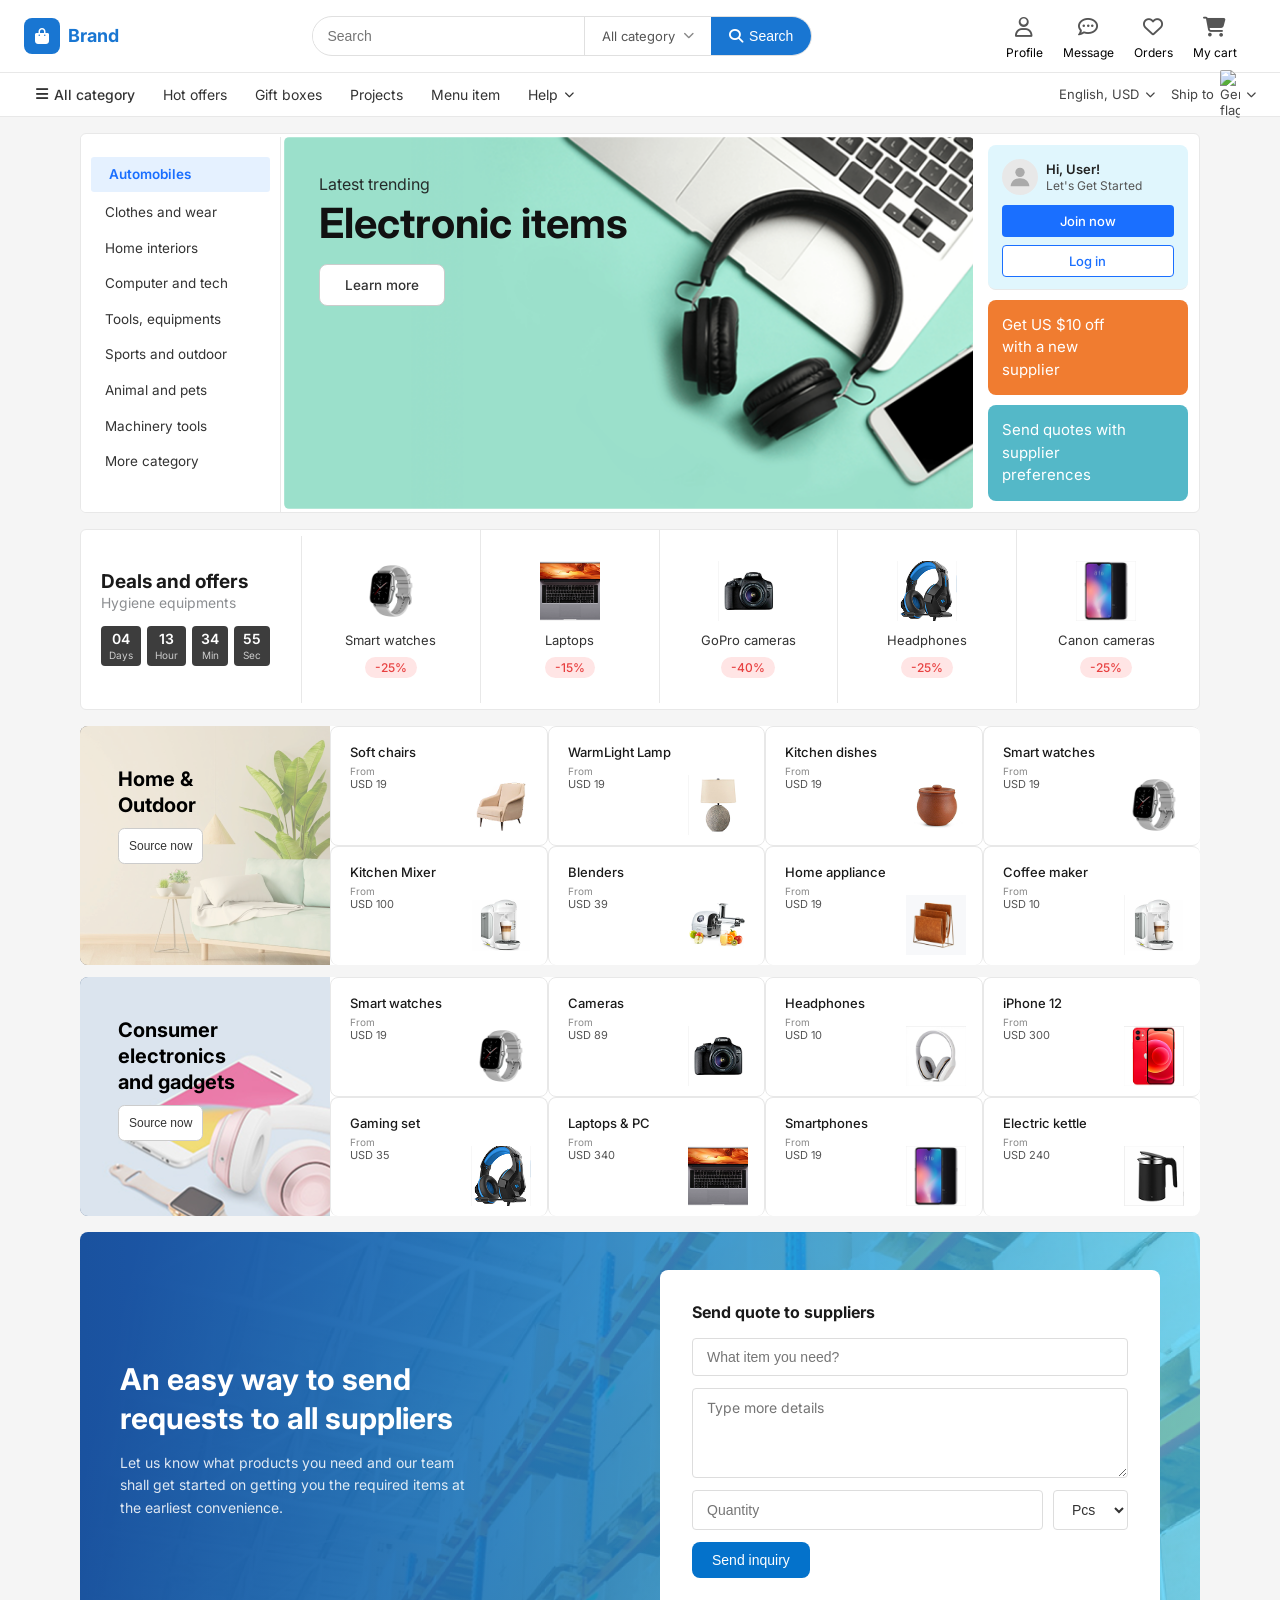
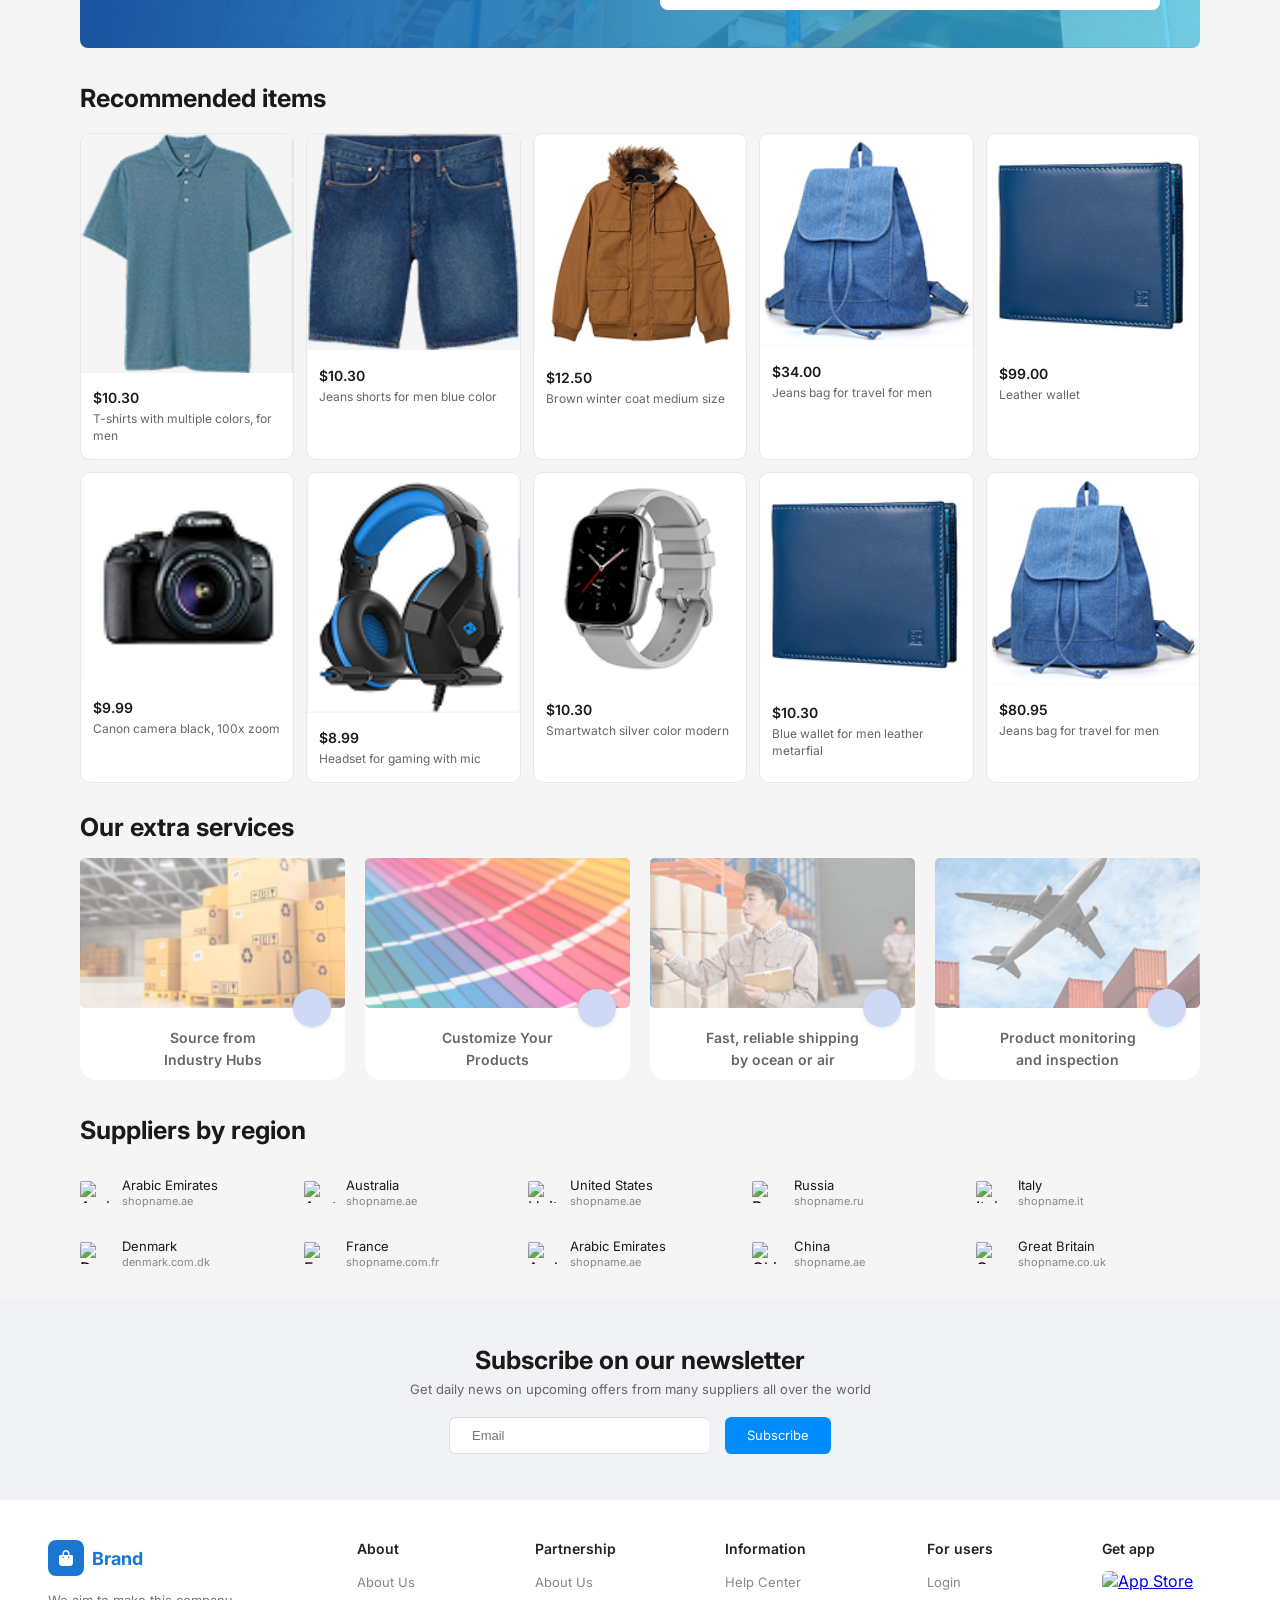
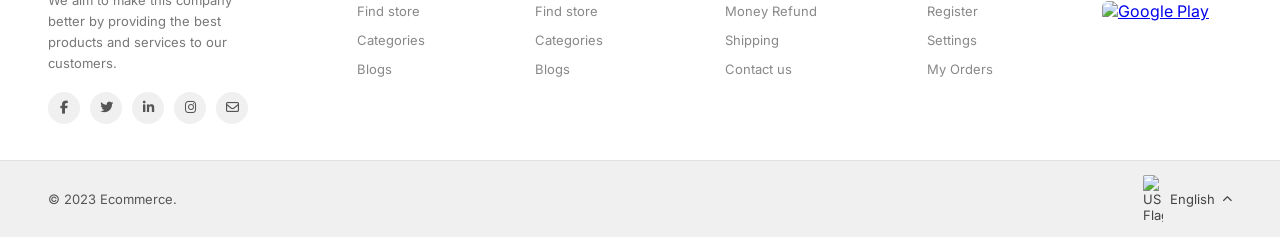
==== commit e8298413: "Replace lorem ipsum in quote section Replace placeholder lorem ipsum text with a clear call-to-actio" ====
--- a/index.html
+++ b/index.html
@@ -451,7 +451,7 @@
   <section class="quote-section">
   <div class="quote-left">
     <h2>An easy way to send requests to all suppliers</h2>
-    <p>Lorem ipsum dolor sit amet, consectetur adipisicing elit, sed do eiusmod tempor incididunt.</p>
+    <p>Let us know what products you need and our team shall get started on getting you the required items at the earliest convenience.</p>
   </div>
 
   <div class="quote-card">
